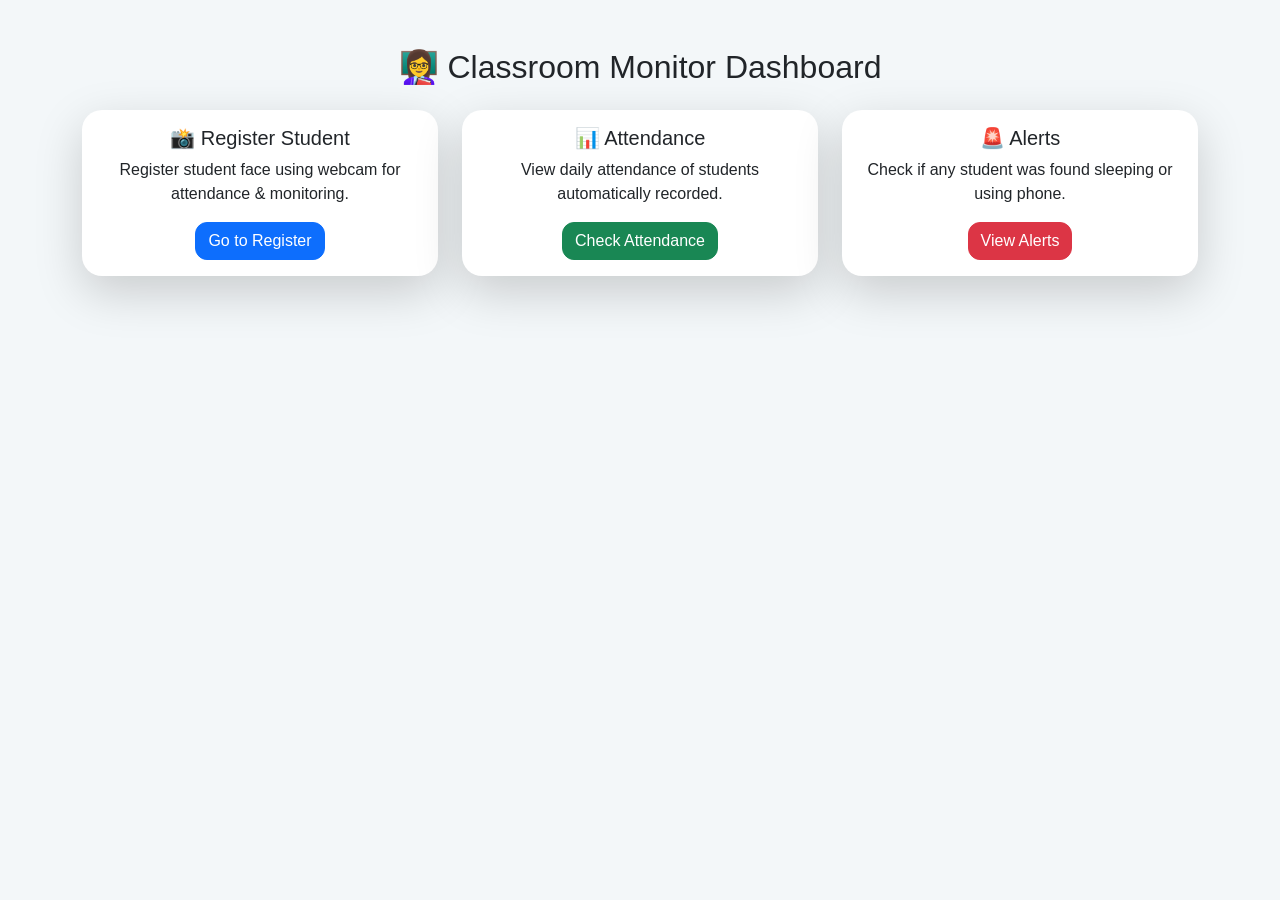
==== index.html @ 3c2e9741 "Initial commit: UI done with webcam" ====
<!DOCTYPE html>
<html lang="en">
<head>
  <meta charset="UTF-8">
  <meta name="viewport" content="width=device-width, initial-scale=1">
  <title>Teacher Dashboard - Classroom Monitor</title>

  <!-- Bootstrap CDN -->
  <link href="https://cdn.jsdelivr.net/npm/bootstrap@5.3.3/dist/css/bootstrap.min.css" rel="stylesheet">
  <link rel="stylesheet" href="style/style.css">
</head>
<body style="background-color: #f3f7f9;">

  <div class="container mt-5">
    <h2 class="text-center mb-4">👩‍🏫 Classroom Monitor Dashboard</h2>

    <div class="row g-4">
      <!-- Card 1 -->
      <div class="col-md-4">
        <div class="card shadow-lg border-0 h-100">
          <div class="card-body text-center">
            <h5 class="card-title">📸 Register Student</h5>
            <p class="card-text">Register student face using webcam for attendance & monitoring.</p>
            <a href="register.html" class="btn btn-primary">Go to Register</a>
          </div>
        </div>
      </div>

      <!-- Card 2 -->
      <div class="col-md-4">
        <div class="card shadow-lg border-0 h-100">
          <div class="card-body text-center">
            <h5 class="card-title">📊 Attendance </h5>
            <p class="card-text">View daily attendance of students automatically recorded.</p>
            <a href="attendence.html" class="btn btn-success">Check Attendance</a>
          </div>
        </div>
      </div>

      <!-- Card 3 -->
      <div class="col-md-4">
        <div class="card shadow-lg border-0 h-100">
          <div class="card-body text-center">
            <h5 class="card-title">🚨 Alerts</h5>
            <p class="card-text">Check if any student was found sleeping or using phone.</p>
            <a href="alerts.html" class="btn btn-danger">View Alerts</a>
          </div>
        </div>
      </div>
    </div>

  </div>

  <script src="https://cdn.jsdelivr.net/npm/bootstrap@5.3.3/dist/js/bootstrap.bundle.min.js"></script>
</body>
</html>
---- style/style.css ----
body {
  font-family: 'Segoe UI', sans-serif;
}

.card {
  border-radius: 20px;
}

.btn {
  border-radius: 12px;
}
form input {
  border-radius: 12px;
  padding: 10px;
}
video {
  box-shadow: 0 0 12px rgba(0, 0, 0, 0.2);
}
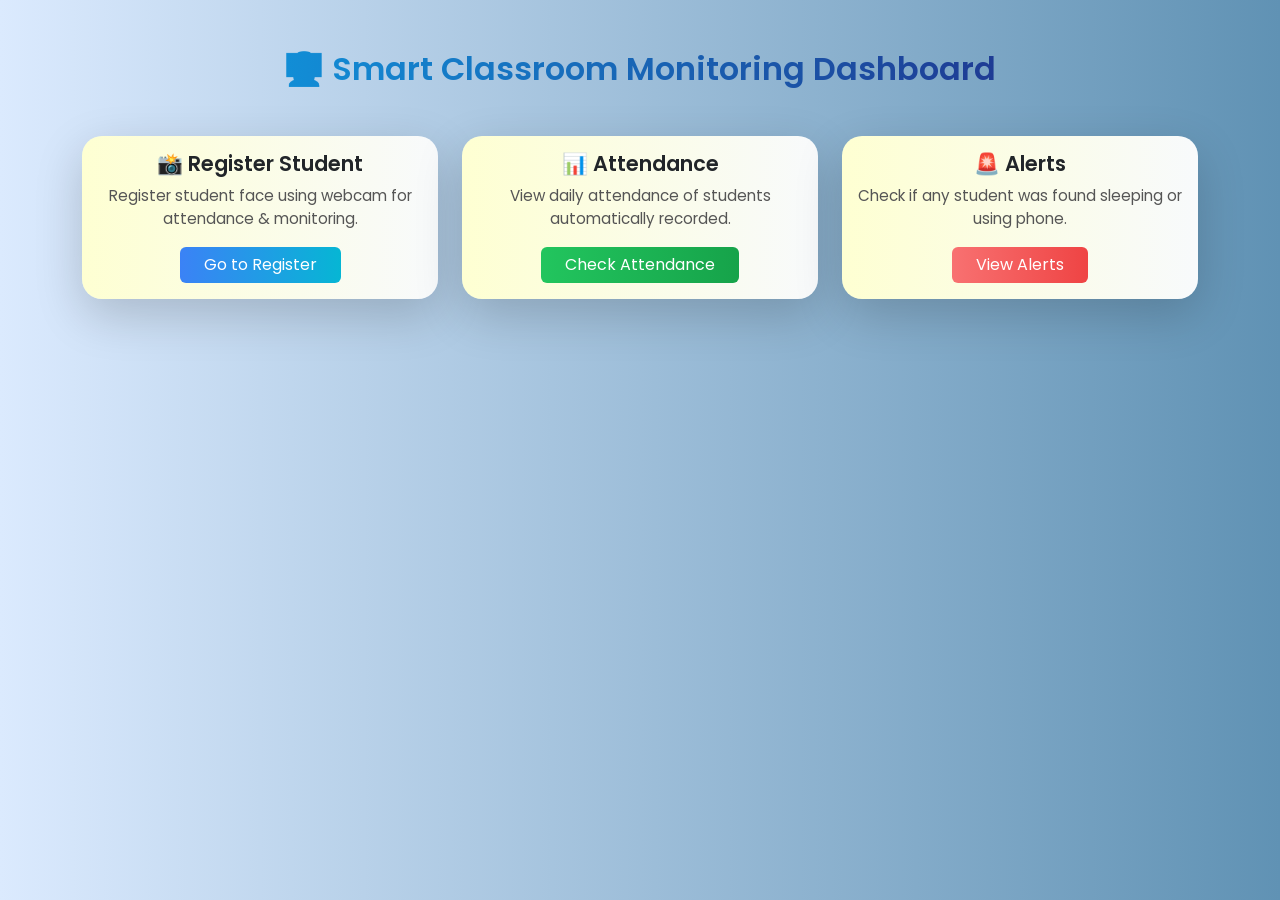
==== commit ba5337ab: "enhanced UI" ====
--- a/index.html
+++ b/index.html
@@ -1,54 +1,113 @@
 <!DOCTYPE html>
 <html lang="en">
 <head>
-  <meta charset="UTF-8">
-  <meta name="viewport" content="width=device-width, initial-scale=1">
+  <meta charset="UTF-8" />
+  <meta name="viewport" content="width=device-width, initial-scale=1" />
   <title>Teacher Dashboard - Classroom Monitor</title>
 
   <!-- Bootstrap CDN -->
-  <link href="https://cdn.jsdelivr.net/npm/bootstrap@5.3.3/dist/css/bootstrap.min.css" rel="stylesheet">
-  <link rel="stylesheet" href="style/style.css">
+  <link href="https://cdn.jsdelivr.net/npm/bootstrap@5.3.3/dist/css/bootstrap.min.css" rel="stylesheet" />
+  
+  <!-- Google Fonts -->
+  <link href="https://fonts.googleapis.com/css2?family=Poppins:wght@400;600&display=swap" rel="stylesheet" />
+  
+  <!-- Custom CSS -->
+  <style>
+    body {
+      font-family: 'Poppins', sans-serif;
+      background: linear-gradient(to right, #dbeafe, #6092b4);
+      min-height: 100vh;
+      padding-top: 50px;
+    }
+
+    h2 {
+      font-weight: 600;
+      background: linear-gradient(to right, #0ea5e9, #222481);
+      -webkit-background-clip: text;
+      -webkit-text-fill-color: transparent;
+    }
+
+    .card {
+      border: none;
+      border-radius: 20px;
+      transition: transform 0.3s ease, box-shadow 0.3s ease;
+      background: linear-gradient(to right, #feffd2, #f8fafc);
+    }
+
+    .card:hover {
+      transform: translateY(-5px);
+      box-shadow: 0 8px 20px rgba(0, 0, 0, 0.1);
+    }
+
+    .card-title {
+      font-size: 1.3rem;
+      font-weight: 600;
+    }
+
+    .card-text {
+      font-size: 0.95rem;
+      color: #555;
+    }
+
+    .btn-primary {
+      background: linear-gradient(to right, #3b82f6, #06b6d4);
+      border: none;
+    }
+
+    .btn-success {
+      background: linear-gradient(to right, #22c55e, #16a34a);
+      border: none;
+    }
+
+    .btn-danger {
+      background: linear-gradient(to right, #f87171, #ef4444);
+      border: none;
+    }
+
+    .btn:hover {
+      opacity: 0.9;
+    }
+  </style>
 </head>
-<body style="background-color: #f3f7f9;">
+<body>
 
-  <div class="container mt-5">
-    <h2 class="text-center mb-4">👩‍🏫 Classroom Monitor Dashboard</h2>
+  <div class="container">
+    <h2 class="text-center mb-5">👩‍🏫 Smart Classroom Monitoring Dashboard</h2>
 
     <div class="row g-4">
       <!-- Card 1 -->
       <div class="col-md-4">
-        <div class="card shadow-lg border-0 h-100">
+        <div class="card shadow-lg h-100">
           <div class="card-body text-center">
             <h5 class="card-title">📸 Register Student</h5>
             <p class="card-text">Register student face using webcam for attendance & monitoring.</p>
-            <a href="register.html" class="btn btn-primary">Go to Register</a>
+            <a href="register.html" class="btn btn-primary px-4">Go to Register</a>
           </div>
         </div>
       </div>
 
       <!-- Card 2 -->
       <div class="col-md-4">
-        <div class="card shadow-lg border-0 h-100">
+        <div class="card shadow-lg h-100">
           <div class="card-body text-center">
-            <h5 class="card-title">📊 Attendance </h5>
+            <h5 class="card-title">📊 Attendance</h5>
             <p class="card-text">View daily attendance of students automatically recorded.</p>
-            <a href="attendence.html" class="btn btn-success">Check Attendance</a>
+            <a href="attendence.html" class="btn btn-success px-4">Check Attendance</a>
           </div>
         </div>
       </div>
 
       <!-- Card 3 -->
       <div class="col-md-4">
-        <div class="card shadow-lg border-0 h-100">
+        <div class="card shadow-lg h-100">
           <div class="card-body text-center">
             <h5 class="card-title">🚨 Alerts</h5>
             <p class="card-text">Check if any student was found sleeping or using phone.</p>
-            <a href="alerts.html" class="btn btn-danger">View Alerts</a>
+            <a href="alerts.html" class="btn btn-danger px-4">View Alerts</a>
           </div>
         </div>
       </div>
     </div>
-
   </div>
 
   <script src="https://cdn.jsdelivr.net/npm/bootstrap@5.3.3/dist/js/bootstrap.bundle.min.js"></script>
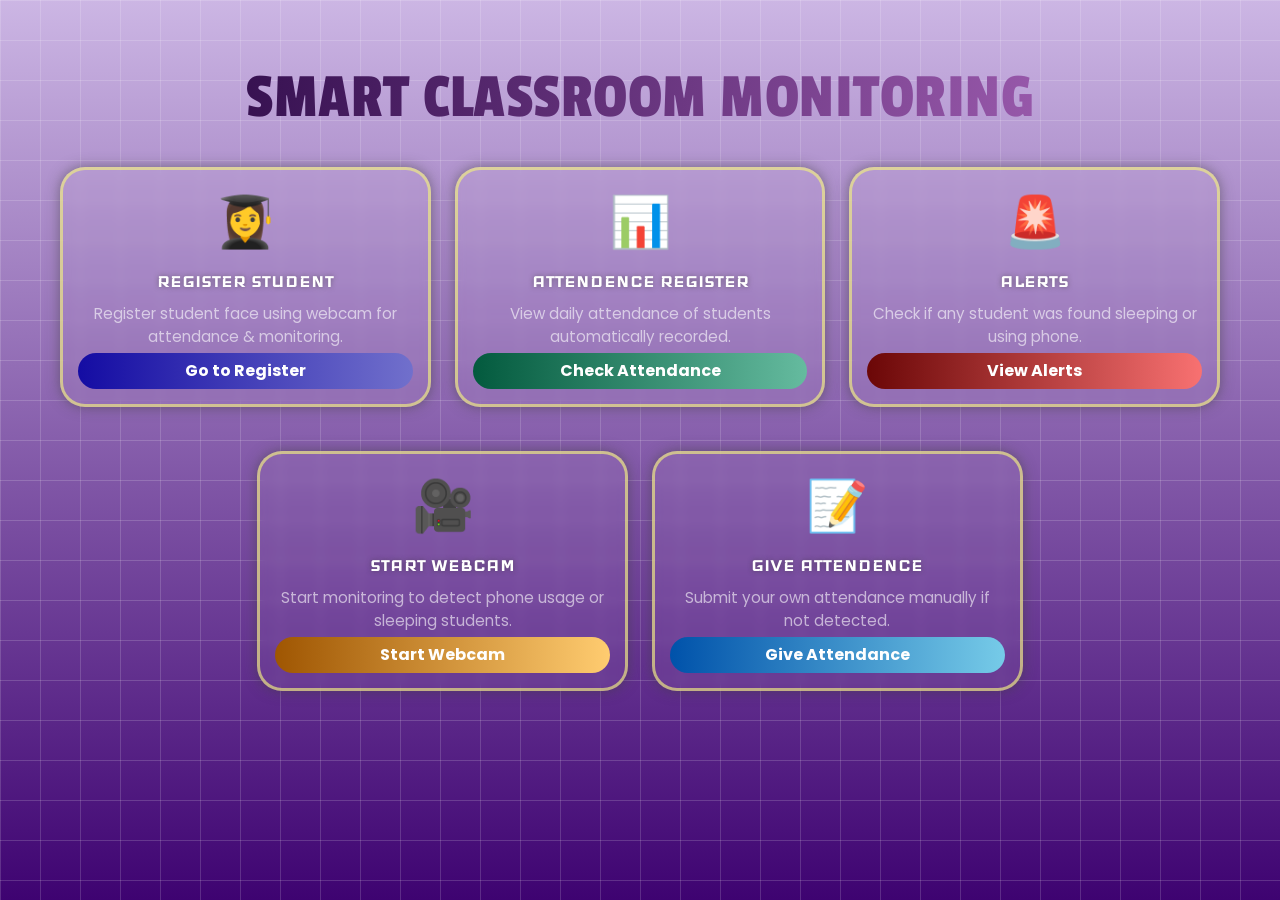
==== commit ba73fa61: "changed UI" ====
--- a/index.html
+++ b/index.html
@@ -3,113 +3,221 @@
 <head>
   <meta charset="UTF-8" />
   <meta name="viewport" content="width=device-width, initial-scale=1" />
-  <title>Teacher Dashboard - Classroom Monitor</title>
+  <title>Smart Classroom Monitoring</title>
 
   <!-- Bootstrap CDN -->
   <link href="https://cdn.jsdelivr.net/npm/bootstrap@5.3.3/dist/css/bootstrap.min.css" rel="stylesheet" />
-  
+
   <!-- Google Fonts -->
-  <link href="https://fonts.googleapis.com/css2?family=Poppins:wght@400;600&display=swap" rel="stylesheet" />
-  
-  <!-- Custom CSS -->
+  <link href="https://fonts.googleapis.com/css2?family=DM+Serif+Display&family=Poppins&display=swap" rel="stylesheet" />
+  <link href="https://fonts.googleapis.com/css2?family=Passion+One&display=swap" rel="stylesheet" />
+  <link href="https://fonts.googleapis.com/css2?family=Iceland&display=swap" rel="stylesheet">
+
+
   <style>
     body {
       font-family: 'Poppins', sans-serif;
-      background: linear-gradient(to right, #dbeafe, #6092b4);
+      background: 
+        linear-gradient(to bottom, #ccb6e4, #3e0371),   
+        linear-gradient(rgba(255, 255, 255, 0.163) 1px, transparent 1px),    
+        linear-gradient(90deg, rgba(255, 255, 255, 0.156) 1px, transparent 1px);  
+      background-size: cover, 40px 40px, 40px 40px;
+      background-blend-mode: overlay;
       min-height: 100vh;
-      padding-top: 50px;
+      color: white;
+      padding-top: 40px;
+      overflow: hidden;
     }
 
     h2 {
-      font-weight: 600;
-      background: linear-gradient(to right, #0ea5e9, #222481);
+      font-family: 'Passion One', cursive;
+      font-size: 4.0rem;
+      letter-spacing: 0.5px;
+      background: linear-gradient(to right, #21013d, #ad68be);
       -webkit-background-clip: text;
       -webkit-text-fill-color: transparent;
+      text-align: center;
+      margin-bottom: 30px;
+    }
+
+    h2:hover {
+  transform: scale(1.05);
+  text-shadow:  0 0 30px #be95e9;
+  transition: all 0.5s ease-in-out;
+}
+
+
+    .container {
+      padding: 20px;
+      max-width: 1200px;
     }
 
     .card {
-      border: none;
-      border-radius: 20px;
-      transition: transform 0.3s ease, box-shadow 0.3s ease;
-      background: linear-gradient(to right, #feffd2, #f8fafc);
+      background: rgba(255, 255, 255, 0.05);
+      border: 3px solid rgba(241, 237, 129, 0.666);
+      backdrop-filter: blur(5px);
+      border-radius: 25px;
+      padding: 15px;
+      height: 240px;
+      color: white;
+      text-align: center;
+      box-shadow: 0 0 13px rgba(65, 65, 65, 0.558);
+      display: flex;
+      flex-direction: column;
+      justify-content: space-between;
     }
 
     .card:hover {
-      transform: translateY(-5px);
-      box-shadow: 0 8px 20px rgba(0, 0, 0, 0.1);
-    }
-
-    .card-title {
-      font-size: 1.3rem;
-      font-weight: 600;
-    }
+      transform: scale(1.05);
+      box-shadow: 0 0 30px rgba(241, 233, 80, 0.714);
+    }
+
+    .card-icon {
+      font-size: 50px;
+    }
+
+.card-title {
+  font-size: 1.3rem;
+  margin-top: 10px;
+  color: #ffffff;
+  font-family: 'Iceland', sans-serif;
+  font-weight: bold;
+  letter-spacing: 1px;
+   text-shadow: 0 0 5px rgba(49, 47, 47, 0.5);
+}
+
+
 
     .card-text {
       font-size: 0.95rem;
-      color: #555;
+      margin-bottom: auto;
+      color: #ffffff99;
+    }
+
+    .btn {
+      border-radius: 30px;
+      font-weight: bold;
+      width: 100%;
     }
 
     .btn-primary {
-      background: linear-gradient(to right, #3b82f6, #06b6d4);
-      border: none;
-    }
+      background: linear-gradient(to right, #140ca3, #7170cc);
+      border: none;
+    }
+    .btn-primary:hover {
+  color: black !important;
+}
+
 
     .btn-success {
-      background: linear-gradient(to right, #22c55e, #16a34a);
-      border: none;
-    }
+      background: linear-gradient(to right, #035a3e, #65bb9f);
+      border: none;
+    }
+    .btn-success:hover {
+  color: black !important;
+}
 
     .btn-danger {
-      background: linear-gradient(to right, #f87171, #ef4444);
-      border: none;
-    }
+      background: linear-gradient(to right, #6b0707, #f87171);
+      border: none;
+    }
+    .btn-danger:hover {
+  color: black !important;
+}
+
+    .btn-warning {
+      background: linear-gradient(to right, #9f5602, #ffcc70);
+      color: white;
+      border: none;
+    }
+    .btn-warning:hover {
+  color: black !important;
+}
+
+    .btn-info {
+      background: linear-gradient(to right, #0052aa, #76cbe8);
+      border: none;
+      color: white;
+    }
+    .btn-info:hover {
+  color: black !important;
+}
 
     .btn:hover {
       opacity: 0.9;
+    }
+
+    .row.g-4 {
+      row-gap: 20px;
+      justify-content: center;
+    }
+
+    @media (max-width: 768px) {
+      .card {
+        height: auto;
+      }
     }
   </style>
 </head>
 <body>
 
   <div class="container">
-    <h2 class="text-center mb-5">👩‍🏫 Smart Classroom Monitoring Dashboard</h2>
+    <h2>SMART  CLASSROOM  MONITORING</h2>
 
     <div class="row g-4">
       <!-- Card 1 -->
       <div class="col-md-4">
-        <div class="card shadow-lg h-100">
-          <div class="card-body text-center">
-            <h5 class="card-title">📸 Register Student</h5>
-            <p class="card-text">Register student face using webcam for attendance & monitoring.</p>
-            <a href="register.html" class="btn btn-primary px-4">Go to Register</a>
-          </div>
+        <div class="card">
+          <div class="card-icon">👩‍🎓</div>
+          <h5 class="card-title">REGISTER STUDENT</h5>
+          <p class="card-text">Register student face using webcam for attendance & monitoring.</p>
+          <a href="register.html" class="btn btn-primary">Go to Register</a>
         </div>
       </div>
 
       <!-- Card 2 -->
       <div class="col-md-4">
-        <div class="card shadow-lg h-100">
-          <div class="card-body text-center">
-            <h5 class="card-title">📊 Attendance</h5>
-            <p class="card-text">View daily attendance of students automatically recorded.</p>
-            <a href="attendence.html" class="btn btn-success px-4">Check Attendance</a>
-          </div>
+        <div class="card">
+          <div class="card-icon">📊</div>
+          <h5 class="card-title">ATTENDENCE REGISTER</h5>
+          <p class="card-text">View daily attendance of students automatically recorded.</p>
+          <a href="attendence.html" class="btn btn-success">Check Attendance</a>
         </div>
       </div>
 
       <!-- Card 3 -->
       <div class="col-md-4">
-        <div class="card shadow-lg h-100">
-          <div class="card-body text-center">
-            <h5 class="card-title">🚨 Alerts</h5>
-            <p class="card-text">Check if any student was found sleeping or using phone.</p>
-            <a href="alerts.html" class="btn btn-danger px-4">View Alerts</a>
-          </div>
+        <div class="card">
+          <div class="card-icon">🚨</div>
+          <h5 class="card-title">ALERTS</h5>
+          <p class="card-text">Check if any student was found sleeping or using phone.</p>
+          <a href="alerts.html" class="btn btn-danger">View Alerts</a>
+        </div>
+      </div>
+
+      <!-- Card 4 -->
+      <div class="col-md-4">
+        <div class="card">
+          <div class="card-icon">🎥</div>
+          <h5 class="card-title">START WEBCAM</h5>
+          <p class="card-text">Start monitoring to detect phone usage or sleeping students.</p>
+          <a href="webcam.html" class="btn btn-warning">Start Webcam</a>
+        </div>
+      </div>
+
+      <!-- Card 5 -->
+      <div class="col-md-4">
+        <div class="card">
+          <div class="card-icon">📝</div>
+          <h5 class="card-title">GIVE ATTENDENCE</h5>
+          <p class="card-text">Submit your own attendance manually if not detected.</p>
+          <a href="give_attendance.html" class="btn btn-info">Give Attendance</a>
         </div>
       </div>
     </div>
   </div>
 
+  <!-- Bootstrap JS -->
   <script src="https://cdn.jsdelivr.net/npm/bootstrap@5.3.3/dist/js/bootstrap.bundle.min.js"></script>
 </body>
 </html>
